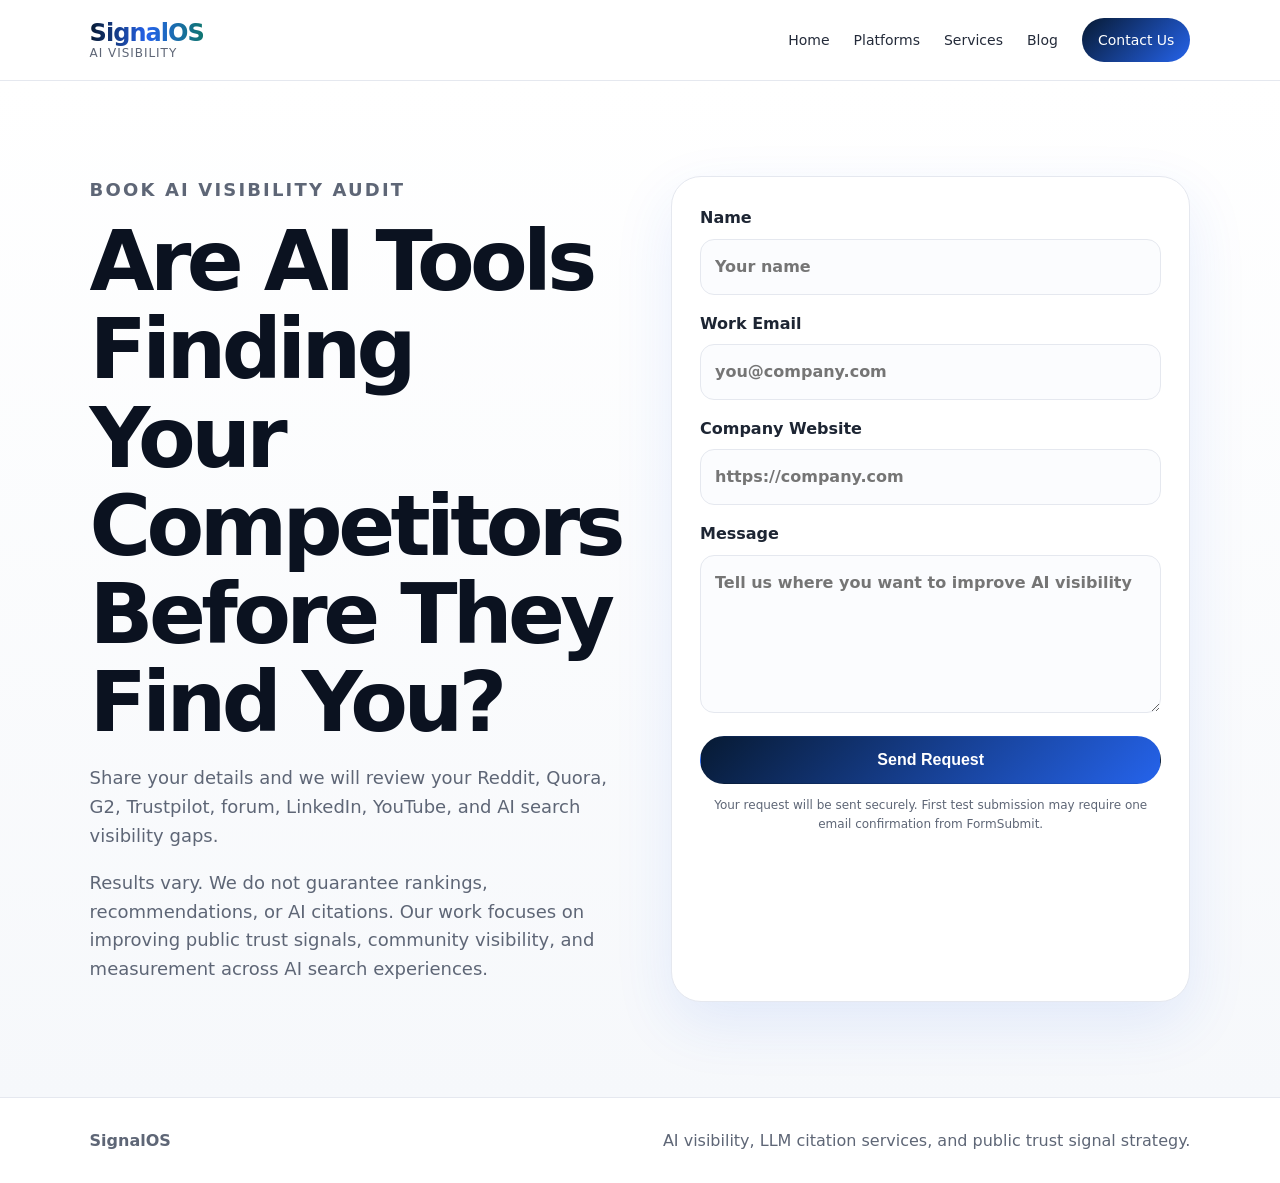
==== contact.html @ 14f6a8f0 "Add files via upload" ====
<!DOCTYPE html>
<html lang="en">
<head>
  <meta charset="UTF-8" />
  <meta name="viewport" content="width=device-width, initial-scale=1.0" />

  <title>Contact SignalOS | Book AI Visibility Audit</title>
  <meta name="description" content="Contact SignalOS to book an AI visibility audit for LLM citation services, Reddit, Quora, review signals, and GEO visibility." />
  <link rel="canonical" href="https://yourdomain.com/contact.html" />

  <link rel="stylesheet" href="assets/styles.css" />
</head>

<body>
  <header class="site-header">
    <a class="logo" href="index.html">
      <span>SignalOS</span>
      <small>AI Visibility</small>
    </a>
    <nav class="nav">
      <a href="index.html">Home</a>
      <a href="index.html#platforms">Platforms</a>
      <a href="index.html#services">Services</a>
      <a href="https://blog.growth-os.org/">Blog</a>
      <a href="contact.html" class="nav-cta">Contact Us</a>
    </nav>
  </header>

  <main>
    <section class="section contact" id="contact">
      <div class="contact-copy">
        <p class="eyebrow">Book AI Visibility Audit</p>
        <h1>Are AI Tools Finding Your Competitors Before They Find You?</h1>
        <p>
          Share your details and we will review your Reddit, Quora, G2, Trustpilot, forum, LinkedIn, YouTube, and AI search visibility gaps.
        </p>
        <p class="tiny-note">Results vary. We do not guarantee rankings, recommendations, or AI citations. Our work focuses on improving public trust signals, community visibility, and measurement across AI search experiences.</p>
      </div>

      <form class="contact-form" action="https://formsubmit.co/gauravprakash844@gmail.com" method="POST">
        <input type="hidden" name="_subject" value="New SignalOS AI Visibility Audit Request" />
        <input type="hidden" name="_template" value="table" />
        <input type="hidden" name="_captcha" value="false" />
        <input type="hidden" name="page_url" value="SignalOS Contact Page" />

        <label>Name
          <input name="name" required placeholder="Your name" />
        </label>

        <label>Work Email
          <input type="email" name="email" required placeholder="you@company.com" />
        </label>

        <label>Company Website
          <input name="website" placeholder="https://company.com" />
        </label>

        <label>Message
          <textarea name="message" rows="5" placeholder="Tell us where you want to improve AI visibility"></textarea>
        </label>

        <button class="btn primary" type="submit">Send Request</button>
        <p class="form-note">Your request will be sent securely. First test submission may require one email confirmation from FormSubmit.</p>
      </form>
    </section>
  </main>

  <footer class="footer">
    <p><strong>SignalOS</strong></p>
    <p>AI visibility, LLM citation services, and public trust signal strategy.</p>
  </footer>
</body>
</html>
---- assets/styles.css ----
:root{
  --bg:#fff;
  --text:#0b1220;
  --muted:#5e6676;
  --soft:#f5f7fb;
  --line:#e5e8ef;
  --navy:#071a33;
  --blue:#2563eb;
  --teal:#0f766e;
  --purple:#7c3aed;
  --amber:#f59e0b;
  --rose:#e11d48;
}
*{box-sizing:border-box}
html{scroll-behavior:smooth}
body{margin:0;font-family:Inter,ui-sans-serif,system-ui,-apple-system,BlinkMacSystemFont,"Segoe UI",sans-serif;background:var(--bg);color:var(--text);line-height:1.6}
a{text-decoration:none;color:inherit}
.site-header{position:sticky;top:0;z-index:50;background:rgba(255,255,255,.9);backdrop-filter:blur(16px);border-bottom:1px solid var(--line);display:flex;align-items:center;justify-content:space-between;padding:18px 7vw}
.logo{display:flex;flex-direction:column;line-height:1.1}
.logo span{font-weight:900;letter-spacing:-.04em;font-size:24px;background:linear-gradient(90deg,var(--navy),var(--blue),var(--teal));-webkit-background-clip:text;color:transparent}
.logo small{color:var(--muted);font-size:12px;letter-spacing:.08em;text-transform:uppercase}
.nav{display:flex;align-items:center;gap:24px;font-size:14px;color:#242b3a}
.nav a:hover{color:var(--blue)}
.nav-cta{background:linear-gradient(135deg,var(--navy),var(--blue));color:white!important;padding:11px 16px;border-radius:999px}
.hero{min-height:88vh;display:grid;grid-template-columns:1.08fr .92fr;align-items:center;gap:56px;padding:92px 7vw 72px;background:
  radial-gradient(circle at 82% 18%,rgba(37,99,235,.20) 0,rgba(37,99,235,.08) 22%,transparent 46%),
  radial-gradient(circle at 12% 74%,rgba(15,118,110,.18) 0,rgba(15,118,110,.06) 26%,transparent 46%),
  linear-gradient(180deg,#fff 0%,#f8fafc 100%)}
.eyebrow{text-transform:uppercase;letter-spacing:.12em;font-weight:900;color:var(--teal);font-size:12px;margin:0 0 12px}
h1,h2,h3{line-height:1.05;letter-spacing:-.055em;margin:0;color:var(--text)}
h1{font-size:clamp(44px,7vw,84px);max-width:980px}
h2{font-size:clamp(34px,4.5vw,58px)}
h3{font-size:22px;letter-spacing:-.035em}
.lead{font-size:20px;color:var(--muted);max-width:760px;margin:26px 0}
.hero-actions{display:flex;gap:14px;flex-wrap:wrap;margin:30px 0 14px}
.btn{display:inline-flex;align-items:center;justify-content:center;border-radius:999px;padding:14px 22px;font-weight:900;border:1px solid var(--line);transition:.2s ease}
.btn:hover{transform:translateY(-2px);box-shadow:0 14px 30px rgba(37,99,235,.15)}
.primary{background:linear-gradient(135deg,var(--navy),var(--blue));color:white;border-color:transparent}
.secondary{background:white;color:var(--navy)}
.trust-line{color:#3c4556;font-size:14px}
.tiny-note{font-size:11px;color:#7a8393;margin-top:10px;max-width:680px}
.dashboard-card{background:rgba(255,255,255,.92);border:1px solid var(--line);box-shadow:0 34px 90px rgba(7,26,51,.12);border-radius:30px;padding:26px;max-width:540px;width:100%;justify-self:end;position:relative;overflow:hidden}
.dashboard-card:before{content:"";position:absolute;width:180px;height:180px;right:-60px;top:-60px;background:rgba(124,58,237,.13);border-radius:50%}
.dashboard-card:after{content:"";position:absolute;width:130px;height:130px;left:-50px;bottom:-50px;background:rgba(15,118,110,.12);border-radius:50%}
.dash-head{background:linear-gradient(135deg,var(--navy),var(--blue),var(--teal));color:white;border-radius:22px;padding:24px;margin-bottom:16px;display:flex;align-items:center;justify-content:space-between;gap:20px;position:relative;z-index:1}
.dash-head span{color:#d8e5ef;font-size:14px}
.dash-head strong{font-size:38px;letter-spacing:-.07em}
.metric{display:flex;justify-content:space-between;align-items:center;border:1px solid var(--line);border-radius:16px;padding:14px 16px;margin-top:10px;background:#fff;position:relative;z-index:1}
.metric span{color:var(--muted)}
.metric b{color:var(--blue)}
.section{padding:95px 7vw}
.soft{background:linear-gradient(180deg,#f7faff,#f5f7fb)}
.section-head{max-width:890px;margin:0 auto 42px;text-align:center}
.section-head p{color:var(--muted);font-size:18px}
.card-grid{display:grid;gap:18px}
.three{grid-template-columns:repeat(3,1fr)}
.four{grid-template-columns:repeat(4,1fr)}
.two{grid-template-columns:repeat(2,1fr)}
.card{background:white;border:1px solid var(--line);border-radius:26px;padding:28px;box-shadow:0 14px 40px rgba(7,26,51,.04);transition:.2s ease;position:relative;overflow:hidden}
.card:before{content:"";position:absolute;width:70px;height:5px;left:28px;top:0;border-radius:0 0 999px 999px;background:linear-gradient(90deg,var(--blue),var(--teal))}
.card:nth-child(2):before{background:linear-gradient(90deg,var(--purple),var(--blue))}
.card:nth-child(3):before{background:linear-gradient(90deg,var(--amber),var(--rose))}
.card:nth-child(4):before{background:linear-gradient(90deg,var(--teal),var(--amber))}
.card:hover{transform:translateY(-4px);box-shadow:0 24px 50px rgba(37,99,235,.10)}
.card p,.card li{color:var(--muted)}
.card ul{padding-left:18px;margin-bottom:0}
.card.wide{grid-column:span 2}
.stat-strip{display:grid;grid-template-columns:repeat(4,1fr);gap:16px}
.stat-card{background:white;border:1px solid var(--line);border-radius:28px;padding:28px;box-shadow:0 18px 45px rgba(7,26,51,.05)}
.stat-card strong{display:block;font-size:48px;line-height:1;letter-spacing:-.08em;background:linear-gradient(90deg,var(--navy),var(--blue),var(--teal));-webkit-background-clip:text;color:transparent;margin-bottom:16px}
.stat-card span{color:var(--muted);font-weight:650}
.source-note{max-width:860px;margin:22px auto 0;text-align:center;color:var(--muted);font-size:13px}
.split{display:grid;grid-template-columns:1fr 1fr;gap:50px;align-items:center}
.split p{color:var(--muted);font-size:18px}
.flow-card{border:1px solid var(--line);background:white;border-radius:30px;padding:30px;box-shadow:0 22px 60px rgba(37,99,235,.10)}
.flow-card h3{margin-bottom:22px}
.flow-step{background:linear-gradient(90deg,#f8fbff,#f3fbf8);border:1px solid var(--line);border-radius:16px;padding:14px 16px;font-weight:850;text-align:center}
.flow-arrow{text-align:center;color:var(--teal);font-weight:900;padding:8px 0}
.dark{background:linear-gradient(135deg,var(--navy),#10284c,#123b61);color:white}
.dark h2,.dark h3{color:white}
.dark .eyebrow{color:#6ee7b7}
.before-after{display:grid;grid-template-columns:1fr 1fr;gap:18px}
.danger-box,.success-box{border-radius:28px;padding:30px;border:1px solid rgba(255,255,255,.14)}
.danger-box{background:rgba(255,255,255,.06)}
.success-box{background:rgba(15,118,110,.24)}
.danger-box h3,.success-box h3{color:white;margin-bottom:18px}
.danger-box p,.success-box p{margin:10px 0;color:#e8eef6;font-weight:700}
.danger-box p:before{content:"× ";color:#fca5a5;font-weight:900}
.success-box p:before{content:"✓ ";color:#86efac;font-weight:900}
.steps{display:grid;grid-template-columns:repeat(3,1fr);gap:16px}
.steps div{background:white;border:1px solid var(--line);border-radius:24px;padding:24px}
.steps span{display:block;color:var(--blue);font-weight:900;margin-bottom:24px}
.steps p{font-size:18px;font-weight:800;margin:0;line-height:1.25}
.pill-grid{display:flex;flex-wrap:wrap;gap:12px;justify-content:center}
.pill-grid span{padding:14px 18px;border-radius:999px;background:#fff;border:1px solid var(--line);font-weight:850;color:var(--navy)}
.faq{max-width:900px;margin:auto}
details{background:white;border:1px solid var(--line);border-radius:18px;margin-bottom:12px;padding:20px}
summary{font-weight:900;cursor:pointer}
details p{color:var(--muted)}
.contact{display:grid;grid-template-columns:.85fr 1.15fr;gap:50px;background:linear-gradient(180deg,#fff,#f6f8fb)}
.contact-copy p{color:var(--muted);font-size:18px}
.contact-form{background:white;border:1px solid var(--line);border-radius:30px;padding:28px;box-shadow:0 22px 60px rgba(37,99,235,.10)}
label{display:block;font-weight:800;margin-bottom:16px;color:#1d2533}
input,textarea{width:100%;border:1px solid var(--line);border-radius:14px;padding:14px;margin-top:8px;font:inherit;outline:none;background:#fbfcfe}
input:focus,textarea:focus{border-color:var(--blue);box-shadow:0 0 0 4px rgba(37,99,235,.08)}
button{cursor:pointer;width:100%;font-size:16px}
.form-note{font-size:12px;color:var(--muted);text-align:center;margin-bottom:0}
.footer{padding:30px 7vw;border-top:1px solid var(--line);display:flex;justify-content:space-between;gap:20px;color:var(--muted)}
.footer p{margin:0}
@media(max-width:980px){.nav{display:none}.hero,.split,.contact{grid-template-columns:1fr}.dashboard-card{justify-self:start}.three,.four,.two,.steps,.stat-strip,.before-after{grid-template-columns:1fr}.card.wide{grid-column:auto}.footer{flex-direction:column}}
@media(max-width:560px){.site-header{padding:16px 5vw}.hero,.section{padding-left:5vw;padding-right:5vw}h1{font-size:42px}}
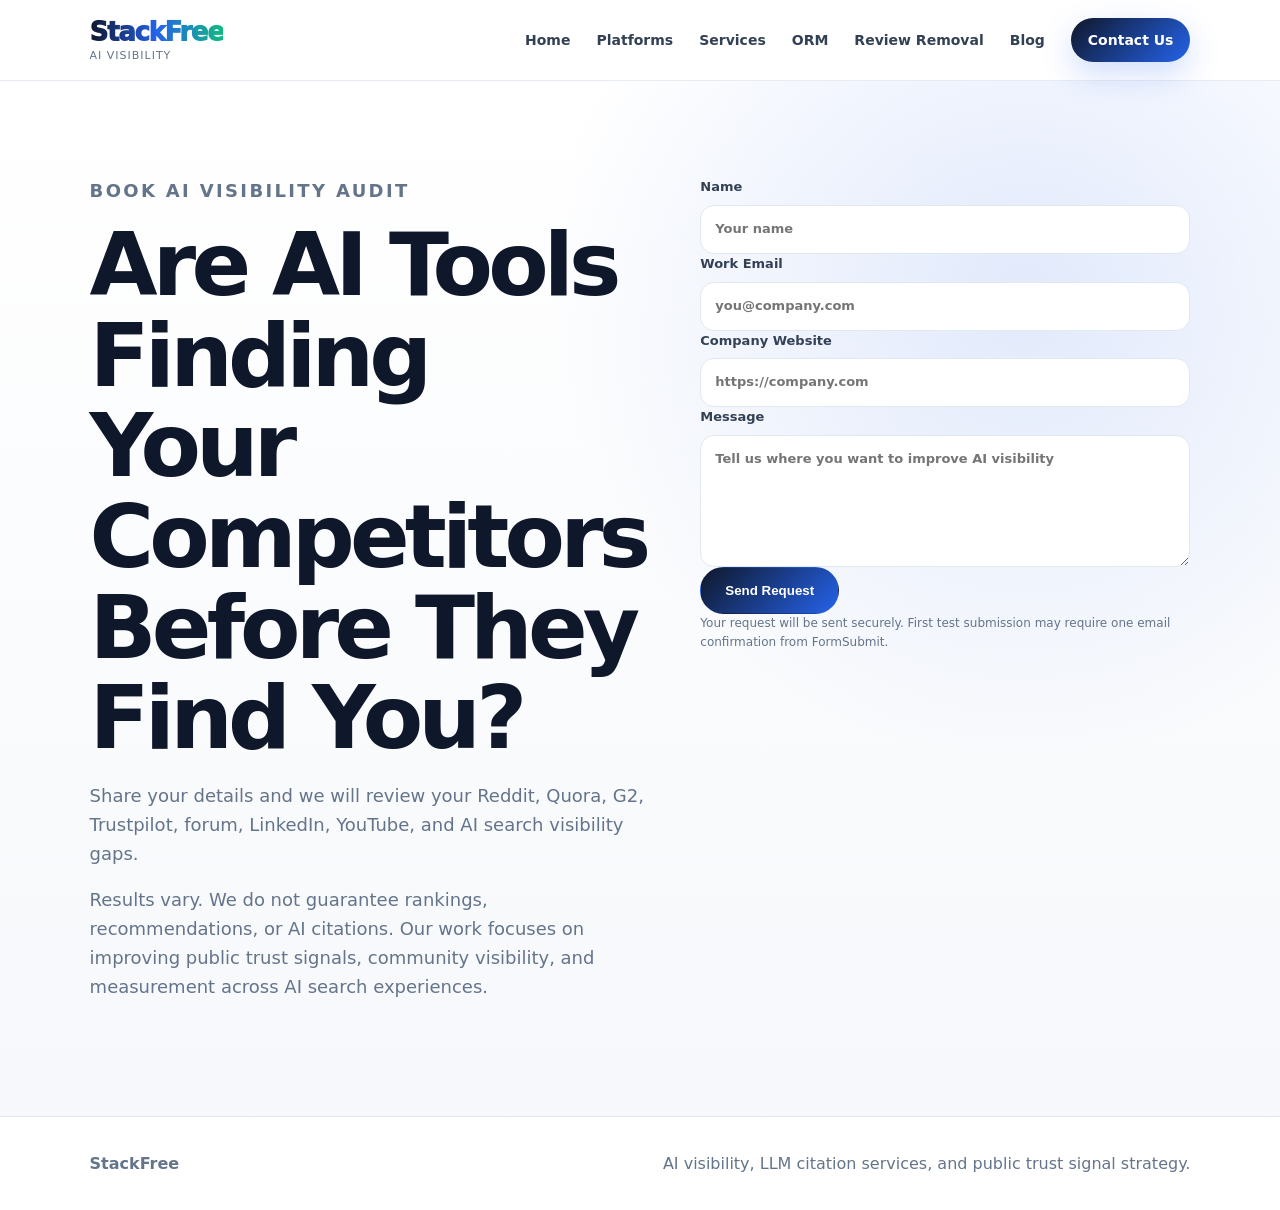
==== commit 80464705: "Add files via upload" ====
--- a/contact.html
+++ b/contact.html
@@ -1,12 +1,12 @@
-<!DOCTYPE html>
+﻿<!DOCTYPE html>
 <html lang="en">
 <head>
   <meta charset="UTF-8" />
   <meta name="viewport" content="width=device-width, initial-scale=1.0" />
 
-  <title>Contact SignalOS | Book AI Visibility Audit</title>
-  <meta name="description" content="Contact SignalOS to book an AI visibility audit for LLM citation services, Reddit, Quora, review signals, and GEO visibility." />
-  <link rel="canonical" href="https://yourdomain.com/contact.html" />
+  <title>Contact StackFree | Book AI Visibility Audit</title>
+  <meta name="description" content="Contact StackFree to book an AI visibility audit for LLM citation services, Reddit, Quora, review signals, and GEO visibility." />
+  <link rel="canonical" href="https://stackfree.io/contact.html" />
 
   <link rel="stylesheet" href="assets/styles.css" />
 </head>
@@ -14,14 +14,16 @@
 <body>
   <header class="site-header">
     <a class="logo" href="index.html">
-      <span>SignalOS</span>
+      <span>StackFree</span>
       <small>AI Visibility</small>
     </a>
     <nav class="nav">
       <a href="index.html">Home</a>
       <a href="index.html#platforms">Platforms</a>
       <a href="index.html#services">Services</a>
-      <a href="https://blog.growth-os.org/">Blog</a>
+      <a href="online-reputation-management.html">ORM</a>
+            <a href="negative-review-removal.html">Review Removal</a>
+<a href="https://blog.growth-os.org/">Blog</a>
       <a href="contact.html" class="nav-cta">Contact Us</a>
     </nav>
   </header>
@@ -38,10 +40,10 @@
       </div>
 
       <form class="contact-form" action="https://formsubmit.co/gauravprakash844@gmail.com" method="POST">
-        <input type="hidden" name="_subject" value="New SignalOS AI Visibility Audit Request" />
+        <input type="hidden" name="_subject" value="New StackFree AI Visibility Audit Request" />
         <input type="hidden" name="_template" value="table" />
         <input type="hidden" name="_captcha" value="false" />
-        <input type="hidden" name="page_url" value="SignalOS Contact Page" />
+        <input type="hidden" name="page_url" value="StackFree Contact Page" />
 
         <label>Name
           <input name="name" required placeholder="Your name" />
@@ -66,8 +68,11 @@
   </main>
 
   <footer class="footer">
-    <p><strong>SignalOS</strong></p>
+    <p><strong>StackFree</strong></p>
     <p>AI visibility, LLM citation services, and public trust signal strategy.</p>
   </footer>
 </body>
 </html>
+
+
+
--- a/assets/styles.css
+++ b/assets/styles.css
@@ -1,111 +1,873 @@
-:root{
-  --bg:#fff;
-  --text:#0b1220;
-  --muted:#5e6676;
-  --soft:#f5f7fb;
-  --line:#e5e8ef;
-  --navy:#071a33;
-  --blue:#2563eb;
-  --teal:#0f766e;
-  --purple:#7c3aed;
-  --amber:#f59e0b;
-  --rose:#e11d48;
-}
-*{box-sizing:border-box}
-html{scroll-behavior:smooth}
-body{margin:0;font-family:Inter,ui-sans-serif,system-ui,-apple-system,BlinkMacSystemFont,"Segoe UI",sans-serif;background:var(--bg);color:var(--text);line-height:1.6}
-a{text-decoration:none;color:inherit}
-.site-header{position:sticky;top:0;z-index:50;background:rgba(255,255,255,.9);backdrop-filter:blur(16px);border-bottom:1px solid var(--line);display:flex;align-items:center;justify-content:space-between;padding:18px 7vw}
-.logo{display:flex;flex-direction:column;line-height:1.1}
-.logo span{font-weight:900;letter-spacing:-.04em;font-size:24px;background:linear-gradient(90deg,var(--navy),var(--blue),var(--teal));-webkit-background-clip:text;color:transparent}
-.logo small{color:var(--muted);font-size:12px;letter-spacing:.08em;text-transform:uppercase}
-.nav{display:flex;align-items:center;gap:24px;font-size:14px;color:#242b3a}
-.nav a:hover{color:var(--blue)}
-.nav-cta{background:linear-gradient(135deg,var(--navy),var(--blue));color:white!important;padding:11px 16px;border-radius:999px}
-.hero{min-height:88vh;display:grid;grid-template-columns:1.08fr .92fr;align-items:center;gap:56px;padding:92px 7vw 72px;background:
-  radial-gradient(circle at 82% 18%,rgba(37,99,235,.20) 0,rgba(37,99,235,.08) 22%,transparent 46%),
-  radial-gradient(circle at 12% 74%,rgba(15,118,110,.18) 0,rgba(15,118,110,.06) 26%,transparent 46%),
-  linear-gradient(180deg,#fff 0%,#f8fafc 100%)}
-.eyebrow{text-transform:uppercase;letter-spacing:.12em;font-weight:900;color:var(--teal);font-size:12px;margin:0 0 12px}
-h1,h2,h3{line-height:1.05;letter-spacing:-.055em;margin:0;color:var(--text)}
-h1{font-size:clamp(44px,7vw,84px);max-width:980px}
-h2{font-size:clamp(34px,4.5vw,58px)}
-h3{font-size:22px;letter-spacing:-.035em}
-.lead{font-size:20px;color:var(--muted);max-width:760px;margin:26px 0}
-.hero-actions{display:flex;gap:14px;flex-wrap:wrap;margin:30px 0 14px}
-.btn{display:inline-flex;align-items:center;justify-content:center;border-radius:999px;padding:14px 22px;font-weight:900;border:1px solid var(--line);transition:.2s ease}
-.btn:hover{transform:translateY(-2px);box-shadow:0 14px 30px rgba(37,99,235,.15)}
-.primary{background:linear-gradient(135deg,var(--navy),var(--blue));color:white;border-color:transparent}
-.secondary{background:white;color:var(--navy)}
-.trust-line{color:#3c4556;font-size:14px}
-.tiny-note{font-size:11px;color:#7a8393;margin-top:10px;max-width:680px}
-.dashboard-card{background:rgba(255,255,255,.92);border:1px solid var(--line);box-shadow:0 34px 90px rgba(7,26,51,.12);border-radius:30px;padding:26px;max-width:540px;width:100%;justify-self:end;position:relative;overflow:hidden}
-.dashboard-card:before{content:"";position:absolute;width:180px;height:180px;right:-60px;top:-60px;background:rgba(124,58,237,.13);border-radius:50%}
-.dashboard-card:after{content:"";position:absolute;width:130px;height:130px;left:-50px;bottom:-50px;background:rgba(15,118,110,.12);border-radius:50%}
-.dash-head{background:linear-gradient(135deg,var(--navy),var(--blue),var(--teal));color:white;border-radius:22px;padding:24px;margin-bottom:16px;display:flex;align-items:center;justify-content:space-between;gap:20px;position:relative;z-index:1}
-.dash-head span{color:#d8e5ef;font-size:14px}
-.dash-head strong{font-size:38px;letter-spacing:-.07em}
-.metric{display:flex;justify-content:space-between;align-items:center;border:1px solid var(--line);border-radius:16px;padding:14px 16px;margin-top:10px;background:#fff;position:relative;z-index:1}
-.metric span{color:var(--muted)}
-.metric b{color:var(--blue)}
-.section{padding:95px 7vw}
-.soft{background:linear-gradient(180deg,#f7faff,#f5f7fb)}
-.section-head{max-width:890px;margin:0 auto 42px;text-align:center}
-.section-head p{color:var(--muted);font-size:18px}
-.card-grid{display:grid;gap:18px}
-.three{grid-template-columns:repeat(3,1fr)}
-.four{grid-template-columns:repeat(4,1fr)}
-.two{grid-template-columns:repeat(2,1fr)}
-.card{background:white;border:1px solid var(--line);border-radius:26px;padding:28px;box-shadow:0 14px 40px rgba(7,26,51,.04);transition:.2s ease;position:relative;overflow:hidden}
-.card:before{content:"";position:absolute;width:70px;height:5px;left:28px;top:0;border-radius:0 0 999px 999px;background:linear-gradient(90deg,var(--blue),var(--teal))}
-.card:nth-child(2):before{background:linear-gradient(90deg,var(--purple),var(--blue))}
-.card:nth-child(3):before{background:linear-gradient(90deg,var(--amber),var(--rose))}
-.card:nth-child(4):before{background:linear-gradient(90deg,var(--teal),var(--amber))}
-.card:hover{transform:translateY(-4px);box-shadow:0 24px 50px rgba(37,99,235,.10)}
-.card p,.card li{color:var(--muted)}
-.card ul{padding-left:18px;margin-bottom:0}
-.card.wide{grid-column:span 2}
-.stat-strip{display:grid;grid-template-columns:repeat(4,1fr);gap:16px}
-.stat-card{background:white;border:1px solid var(--line);border-radius:28px;padding:28px;box-shadow:0 18px 45px rgba(7,26,51,.05)}
-.stat-card strong{display:block;font-size:48px;line-height:1;letter-spacing:-.08em;background:linear-gradient(90deg,var(--navy),var(--blue),var(--teal));-webkit-background-clip:text;color:transparent;margin-bottom:16px}
-.stat-card span{color:var(--muted);font-weight:650}
-.source-note{max-width:860px;margin:22px auto 0;text-align:center;color:var(--muted);font-size:13px}
-.split{display:grid;grid-template-columns:1fr 1fr;gap:50px;align-items:center}
-.split p{color:var(--muted);font-size:18px}
-.flow-card{border:1px solid var(--line);background:white;border-radius:30px;padding:30px;box-shadow:0 22px 60px rgba(37,99,235,.10)}
-.flow-card h3{margin-bottom:22px}
-.flow-step{background:linear-gradient(90deg,#f8fbff,#f3fbf8);border:1px solid var(--line);border-radius:16px;padding:14px 16px;font-weight:850;text-align:center}
-.flow-arrow{text-align:center;color:var(--teal);font-weight:900;padding:8px 0}
-.dark{background:linear-gradient(135deg,var(--navy),#10284c,#123b61);color:white}
-.dark h2,.dark h3{color:white}
-.dark .eyebrow{color:#6ee7b7}
-.before-after{display:grid;grid-template-columns:1fr 1fr;gap:18px}
-.danger-box,.success-box{border-radius:28px;padding:30px;border:1px solid rgba(255,255,255,.14)}
-.danger-box{background:rgba(255,255,255,.06)}
-.success-box{background:rgba(15,118,110,.24)}
-.danger-box h3,.success-box h3{color:white;margin-bottom:18px}
-.danger-box p,.success-box p{margin:10px 0;color:#e8eef6;font-weight:700}
-.danger-box p:before{content:"× ";color:#fca5a5;font-weight:900}
-.success-box p:before{content:"✓ ";color:#86efac;font-weight:900}
-.steps{display:grid;grid-template-columns:repeat(3,1fr);gap:16px}
-.steps div{background:white;border:1px solid var(--line);border-radius:24px;padding:24px}
-.steps span{display:block;color:var(--blue);font-weight:900;margin-bottom:24px}
-.steps p{font-size:18px;font-weight:800;margin:0;line-height:1.25}
-.pill-grid{display:flex;flex-wrap:wrap;gap:12px;justify-content:center}
-.pill-grid span{padding:14px 18px;border-radius:999px;background:#fff;border:1px solid var(--line);font-weight:850;color:var(--navy)}
-.faq{max-width:900px;margin:auto}
-details{background:white;border:1px solid var(--line);border-radius:18px;margin-bottom:12px;padding:20px}
-summary{font-weight:900;cursor:pointer}
-details p{color:var(--muted)}
-.contact{display:grid;grid-template-columns:.85fr 1.15fr;gap:50px;background:linear-gradient(180deg,#fff,#f6f8fb)}
-.contact-copy p{color:var(--muted);font-size:18px}
-.contact-form{background:white;border:1px solid var(--line);border-radius:30px;padding:28px;box-shadow:0 22px 60px rgba(37,99,235,.10)}
-label{display:block;font-weight:800;margin-bottom:16px;color:#1d2533}
-input,textarea{width:100%;border:1px solid var(--line);border-radius:14px;padding:14px;margin-top:8px;font:inherit;outline:none;background:#fbfcfe}
-input:focus,textarea:focus{border-color:var(--blue);box-shadow:0 0 0 4px rgba(37,99,235,.08)}
-button{cursor:pointer;width:100%;font-size:16px}
-.form-note{font-size:12px;color:var(--muted);text-align:center;margin-bottom:0}
-.footer{padding:30px 7vw;border-top:1px solid var(--line);display:flex;justify-content:space-between;gap:20px;color:var(--muted)}
-.footer p{margin:0}
-@media(max-width:980px){.nav{display:none}.hero,.split,.contact{grid-template-columns:1fr}.dashboard-card{justify-self:start}.three,.four,.two,.steps,.stat-strip,.before-after{grid-template-columns:1fr}.card.wide{grid-column:auto}.footer{flex-direction:column}}
-@media(max-width:560px){.site-header{padding:16px 5vw}.hero,.section{padding-left:5vw;padding-right:5vw}h1{font-size:42px}}
+
+:root{--bg:#fff;--text:#0f172a;--muted:#64748b;--soft:#f8fafc;--line:#e2e8f0;--navy:#0f172a;--blue:#2563eb;--teal:#10b981;--purple:#7c3aed;--amber:#f59e0b;--rose:#e11d48;--shadow:0 24px 70px rgba(15,23,42,.10)}
+*{box-sizing:border-box}html{scroll-behavior:smooth}body{margin:0;font-family:Inter,ui-sans-serif,system-ui,-apple-system,BlinkMacSystemFont,"Segoe UI",sans-serif;background:var(--bg);color:var(--text);line-height:1.6}a{text-decoration:none;color:inherit}.site-header{position:sticky;top:0;z-index:50;background:rgba(255,255,255,.86);backdrop-filter:blur(18px);border-bottom:1px solid rgba(226,232,240,.8);display:flex;align-items:center;justify-content:space-between;padding:18px 7vw}.logo{display:flex;flex-direction:column;line-height:1.1}.logo span{font-weight:950;letter-spacing:-.05em;font-size:26px;background:linear-gradient(90deg,var(--navy),var(--blue),var(--teal));-webkit-background-clip:text;color:transparent}.logo small{color:var(--muted);font-size:11px;letter-spacing:.09em;text-transform:uppercase;margin-top:3px}.nav{display:flex;align-items:center;gap:26px;font-size:14px;color:#334155;font-weight:700}.nav a:hover{color:var(--blue)}.nav-cta{background:linear-gradient(135deg,var(--navy),var(--blue));color:white!important;padding:11px 17px;border-radius:999px;box-shadow:0 12px 32px rgba(37,99,235,.22)}
+.hero{min-height:92vh;display:grid;grid-template-columns:1.1fr .9fr;align-items:center;gap:60px;padding:96px 7vw 78px;background:radial-gradient(circle at 82% 14%,rgba(37,99,235,.20) 0,rgba(37,99,235,.08) 24%,transparent 48%),radial-gradient(circle at 8% 82%,rgba(16,185,129,.18) 0,rgba(16,185,129,.06) 28%,transparent 48%),linear-gradient(180deg,#ffffff 0%,#f8fbff 100%);overflow:hidden}.eyebrow{text-transform:uppercase;letter-spacing:.13em;font-weight:900;color:var(--teal);font-size:12px;margin:0 0 14px}h1,h2,h3{line-height:1.03;letter-spacing:-.055em;margin:0;color:var(--text)}h1{font-size:clamp(46px,7.2vw,88px);max-width:1050px}h2{font-size:clamp(34px,4.8vw,60px)}h3{font-size:22px;letter-spacing:-.035em}.lead{font-size:21px;color:var(--muted);max-width:770px;margin:28px 0}.hero-actions{display:flex;gap:14px;flex-wrap:wrap;margin:32px 0 16px}.btn{display:inline-flex;align-items:center;justify-content:center;border-radius:999px;padding:15px 24px;font-weight:900;border:1px solid var(--line);transition:.22s ease}.btn:hover{transform:translateY(-3px);box-shadow:0 16px 40px rgba(37,99,235,.16)}.primary{background:linear-gradient(135deg,var(--navy),var(--blue));color:white;border-color:transparent}.secondary{background:white;color:var(--navy)}.full-btn{width:100%}.trust-line{color:#475569;font-size:14px}.tiny-note{font-size:11px;color:#7a8393;margin-top:12px;max-width:720px}
+.dashboard-card{background:rgba(255,255,255,.84);border:1px solid rgba(226,232,240,.85);backdrop-filter:blur(18px);box-shadow:var(--shadow);border-radius:32px;padding:28px;max-width:560px;width:100%;justify-self:end;position:relative;overflow:hidden}.dashboard-card:before{content:"";position:absolute;width:210px;height:210px;right:-80px;top:-80px;background:rgba(124,58,237,.13);border-radius:50%}.dashboard-card:after{content:"";position:absolute;width:150px;height:150px;left:-60px;bottom:-60px;background:rgba(16,185,129,.12);border-radius:50%}.dash-head{background:linear-gradient(135deg,var(--navy),var(--blue),var(--teal));color:white;border-radius:24px;padding:26px;margin-bottom:18px;display:flex;align-items:center;justify-content:space-between;gap:20px;position:relative;z-index:1}.dash-head span{color:#dbeafe;font-size:14px;font-weight:800}.dash-head strong{font-size:42px;letter-spacing:-.07em}.metric{display:flex;justify-content:space-between;align-items:center;border:1px solid var(--line);border-radius:18px;padding:15px 17px;margin-top:11px;background:rgba(255,255,255,.92);position:relative;z-index:1}.metric span{color:var(--muted);font-weight:700}.metric b{color:var(--blue)}
+.section{padding:96px 7vw}.soft{background:linear-gradient(180deg,#f8fbff,#f8fafc)}.section-head{max-width:900px;margin:0 auto 44px;text-align:center}.section-head p{color:var(--muted);font-size:18px}.logo-strip{padding-top:34px;padding-bottom:34px;border-top:1px solid var(--line);border-bottom:1px solid var(--line)}.logo-strip .eyebrow{text-align:center;margin-bottom:18px}.platform-row{display:flex;gap:12px;flex-wrap:wrap;justify-content:center}.platform-row span{background:white;border:1px solid var(--line);padding:12px 18px;border-radius:999px;font-weight:900;color:#334155;box-shadow:0 8px 22px rgba(15,23,42,.04)}.card-grid{display:grid;gap:18px}.three{grid-template-columns:repeat(3,1fr)}.two{grid-template-columns:repeat(2,1fr)}.card{background:rgba(255,255,255,.92);border:1px solid var(--line);border-radius:28px;padding:30px;box-shadow:0 14px 40px rgba(15,23,42,.045);transition:.22s ease;position:relative;overflow:hidden}.card:before{content:"";position:absolute;width:76px;height:5px;left:30px;top:0;border-radius:0 0 999px 999px;background:linear-gradient(90deg,var(--blue),var(--teal))}.card:nth-child(2):before{background:linear-gradient(90deg,var(--purple),var(--blue))}.card:nth-child(3):before{background:linear-gradient(90deg,var(--amber),var(--rose))}.card:nth-child(4):before{background:linear-gradient(90deg,var(--teal),var(--amber))}.card:hover{transform:translateY(-7px);box-shadow:0 26px 58px rgba(37,99,235,.11)}.card p,.card li{color:var(--muted)}.icon-pill{width:48px;height:48px;border-radius:16px;display:flex;align-items:center;justify-content:center;font-weight:950;color:white;margin-bottom:18px}.reddit{background:#ff4500}.quora{background:#b92b27}.g2{background:#ff492c}.trust{background:#00b67a}.linkedin{background:#0a66c2}.youtube{background:#ff0000}.split{display:grid;grid-template-columns:1fr 1fr;gap:54px;align-items:center}.split p{color:var(--muted);font-size:18px}.flow-card{border:1px solid var(--line);background:rgba(255,255,255,.92);border-radius:32px;padding:32px;box-shadow:var(--shadow)}.flow-card h3{margin-bottom:24px}.flow-step{background:linear-gradient(90deg,#f8fbff,#f3fbf8);border:1px solid var(--line);border-radius:18px;padding:15px 16px;font-weight:900;text-align:center}.flow-arrow{text-align:center;color:var(--teal);font-weight:950;padding:8px 0}.audit-preview{display:grid;grid-template-columns:repeat(3,1fr);gap:18px}.audit-card{background:linear-gradient(180deg,#fff,#f8fbff);border:1px solid var(--line);border-radius:28px;padding:30px;box-shadow:0 14px 40px rgba(15,23,42,.045)}.audit-card span{color:var(--blue);font-weight:950;margin-bottom:20px;display:block}.audit-card p{color:var(--muted)}.dark{background:linear-gradient(135deg,var(--navy),#10284c,#123b61);color:white}.dark h2,.dark h3{color:white}.dark .eyebrow{color:#6ee7b7}.comparison-table{max-width:920px;margin:0 auto;border:1px solid rgba(255,255,255,.16);border-radius:28px;overflow:hidden;background:rgba(255,255,255,.06)}.comparison-row{display:grid;grid-template-columns:1fr 1fr;border-bottom:1px solid rgba(255,255,255,.12)}.comparison-row:last-child{border-bottom:0}.comparison-row span{padding:18px 22px;color:#e8eef6;font-weight:800}.comparison-row span:last-child{background:rgba(16,185,129,.14)}.comparison-row.head span{font-size:18px;color:white;background:rgba(255,255,255,.08)}.steps{display:grid;grid-template-columns:repeat(4,1fr);gap:16px}.steps div{background:white;border:1px solid var(--line);border-radius:26px;padding:26px;box-shadow:0 12px 32px rgba(15,23,42,.04)}.steps span{display:block;color:var(--blue);font-weight:950;margin-bottom:24px}.steps p{font-size:17px;font-weight:900;margin:0;line-height:1.28}.founder-proof{display:grid;grid-template-columns:repeat(2,1fr);gap:16px}.founder-proof div{background:linear-gradient(180deg,#fff,#f8fbff);border:1px solid var(--line);border-radius:26px;padding:28px}.founder-proof strong{display:block;font-size:46px;letter-spacing:-.07em;color:var(--blue)}.founder-proof span{color:var(--muted);font-weight:800}.faq{max-width:920px;margin:auto}details{background:white;border:1px solid var(--line);border-radius:20px;margin-bottom:12px;padding:21px;box-shadow:0 10px 24px rgba(15,23,42,.035)}summary{font-weight:950;cursor:pointer}details p{color:var(--muted)}.contact{display:grid;grid-template-columns:.9fr 1.1fr;gap:54px;background:radial-gradient(circle at 80% 20%,rgba(37,99,235,.13),transparent 36%),linear-gradient(180deg,#fff,#f6f8fb)}.contact-copy p{color:var(--muted);font-size:18px}.final-cta-card{max-width:560px}.footer{padding:34px 7vw;border-top:1px solid var(--line);display:flex;justify-content:space-between;gap:20px;color:var(--muted)}.footer p{margin:0}
+@media(max-width:1100px){.three,.audit-preview,.steps{grid-template-columns:repeat(2,1fr)}}@media(max-width:920px){.nav{display:none}.hero,.split,.contact{grid-template-columns:1fr}.dashboard-card{justify-self:start}.three,.two,.audit-preview,.steps,.founder-proof{grid-template-columns:1fr}.footer{flex-direction:column}}@media(max-width:560px){.site-header{padding:16px 5vw}.hero,.section{padding-left:5vw;padding-right:5vw}h1{font-size:42px}.comparison-row{grid-template-columns:1fr}}
+
+
+/* Platform section additions */
+.results-strip{
+  display:grid;
+  grid-template-columns:repeat(4,1fr);
+  gap:16px;
+  max-width:1100px;
+  margin:0 auto 34px;
+}
+.result-item{
+  background:rgba(255,255,255,.92);
+  border:1px solid var(--line, #e2e8f0);
+  border-radius:24px;
+  padding:24px 22px;
+  text-align:center;
+  box-shadow:0 14px 40px rgba(15,23,42,.045);
+}
+.result-item strong{
+  display:block;
+  font-size:clamp(34px,4vw,48px);
+  line-height:1;
+  letter-spacing:-.07em;
+  color:var(--blue, #2563eb);
+  margin-bottom:10px;
+}
+.result-item span{
+  display:block;
+  color:var(--muted, #64748b);
+  font-size:14px;
+  font-weight:750;
+  line-height:1.35;
+}
+.card-signal{
+  display:block;
+  margin-top:16px;
+  color:var(--muted, #64748b);
+  font-size:13px;
+  font-weight:750;
+  line-height:1.4;
+  padding-top:14px;
+  border-top:1px solid var(--line, #e2e8f0);
+}
+.platform-bottom-cta{
+  display:flex;
+  justify-content:center;
+  margin:34px 0 0;
+}
+.platform-bottom-cta .btn{
+  padding:13px 20px;
+  font-size:14px;
+}
+.built-by-block{
+  max-width:980px;
+  margin:42px auto 0;
+  display:grid;
+  grid-template-columns:auto 1fr;
+  gap:22px;
+  align-items:center;
+  background:rgba(255,255,255,.88);
+  border:1px solid var(--line, #e2e8f0);
+  border-radius:28px;
+  padding:28px;
+  box-shadow:0 14px 40px rgba(15,23,42,.045);
+}
+.built-by-block h3{
+  margin-bottom:10px;
+}
+.built-by-block p{
+  color:var(--muted, #64748b);
+  margin-top:0;
+  margin-bottom:0;
+}
+.headshot-placeholder{
+  width:76px;
+  height:76px;
+  border-radius:24px;
+  display:flex;
+  align-items:center;
+  justify-content:center;
+  background:linear-gradient(135deg,var(--navy, #0f172a),var(--blue, #2563eb),var(--teal, #10b981));
+  color:#fff;
+  font-weight:950;
+  letter-spacing:-.04em;
+  box-shadow:0 16px 40px rgba(37,99,235,.18);
+}
+@media(max-width:980px){
+  .results-strip{
+    grid-template-columns:repeat(2,1fr);
+  }
+}
+@media(max-width:560px){
+  .results-strip{
+    grid-template-columns:1fr;
+  }
+  .built-by-block{
+    grid-template-columns:1fr;
+    text-align:left;
+  }
+}
+
+
+/* Real platform logo icons */
+.logo-icon{
+  width:64px;
+  height:64px;
+  border-radius:20px;
+  background:#ffffff;
+  border:1px solid var(--line, #e2e8f0);
+  display:flex;
+  align-items:center;
+  justify-content:center;
+  box-shadow:0 12px 32px rgba(15,23,42,.06);
+  margin-bottom:20px;
+  transition:transform .22s ease, box-shadow .22s ease;
+}
+.logo-icon img{
+  width:38px;
+  height:38px;
+  object-fit:contain;
+  display:block;
+}
+.card:hover .logo-icon{
+  transform:translateY(-3px) scale(1.03);
+  box-shadow:0 18px 42px rgba(37,99,235,.12);
+}
+
+/* Trust contrast section */
+.contrast-section{
+  position:relative;
+  overflow:hidden;
+}
+.contrast-section:before{
+  content:"";
+  position:absolute;
+  inset:0;
+  background:
+    linear-gradient(90deg,rgba(16,185,129,.10),transparent 36%,rgba(37,99,235,.10)),
+    radial-gradient(circle at 18% 22%,rgba(255,255,255,.10),transparent 30%);
+  pointer-events:none;
+}
+.contrast-section > *{
+  position:relative;
+  z-index:1;
+}
+.contrast-head{
+  margin-bottom:34px;
+}
+.dark .contrast-head p:not(.eyebrow){
+  color:#cbd5e1;
+  max-width:760px;
+  margin:20px auto 0;
+}
+.before-after{
+  max-width:1120px;
+  margin:0 auto;
+  display:grid;
+  grid-template-columns:repeat(2,minmax(0,1fr));
+  gap:22px;
+  align-items:stretch;
+}
+.compare-panel{
+  min-height:100%;
+  border:1px solid rgba(255,255,255,.16);
+  border-radius:28px;
+  padding:30px;
+  background:rgba(255,255,255,.075);
+  box-shadow:0 24px 70px rgba(0,0,0,.18);
+  backdrop-filter:blur(14px);
+}
+.compare-panel h3{
+  margin:12px 0 22px;
+  font-size:clamp(24px,2.5vw,34px);
+  max-width:460px;
+}
+.compare-kicker{
+  display:inline-flex;
+  align-items:center;
+  border-radius:999px;
+  padding:7px 12px;
+  font-size:12px;
+  font-weight:950;
+  letter-spacing:.08em;
+  text-transform:uppercase;
+}
+.danger-box .compare-kicker{
+  color:#fecdd3;
+  background:rgba(225,29,72,.16);
+  border:1px solid rgba(251,113,133,.28);
+}
+.success-box .compare-kicker{
+  color:#bbf7d0;
+  background:rgba(16,185,129,.16);
+  border:1px solid rgba(110,231,183,.30);
+}
+.contrast-list{
+  list-style:none;
+  padding:0;
+  margin:0;
+  display:grid;
+  gap:14px;
+}
+.contrast-list li{
+  position:relative;
+  padding:15px 16px 15px 44px;
+  border-radius:16px;
+  color:#e8eef6;
+  background:rgba(255,255,255,.075);
+  border:1px solid rgba(255,255,255,.12);
+  font-weight:750;
+  line-height:1.45;
+}
+.contrast-list li:before{
+  content:"";
+  position:absolute;
+  left:17px;
+  top:21px;
+  width:10px;
+  height:10px;
+  border-radius:999px;
+  background:#fb7185;
+  box-shadow:0 0 0 5px rgba(251,113,133,.13);
+}
+.success-box .contrast-list li:before{
+  background:#34d399;
+  box-shadow:0 0 0 5px rgba(52,211,153,.14);
+}
+.trust-proof-row{
+  max-width:920px;
+  margin:24px auto 0;
+  display:grid;
+  grid-template-columns:repeat(3,1fr);
+  gap:14px;
+}
+.trust-proof-row div{
+  text-align:center;
+  border:1px solid rgba(255,255,255,.14);
+  border-radius:20px;
+  padding:20px 18px;
+  background:rgba(255,255,255,.07);
+}
+.trust-proof-row strong{
+  display:block;
+  color:#6ee7b7;
+  font-size:34px;
+  line-height:1;
+  letter-spacing:-.05em;
+}
+.trust-proof-row span{
+  display:block;
+  margin-top:8px;
+  color:#cbd5e1;
+  font-size:13px;
+  font-weight:800;
+}
+@media(max-width:820px){
+  .before-after,
+  .trust-proof-row{
+    grid-template-columns:1fr;
+  }
+  .compare-panel{
+    padding:24px;
+  }
+}
+
+/* Why this matters CTA section */
+.why-cta-section{
+  padding-top:82px;
+  padding-bottom:82px;
+}
+.why-cta-grid{
+  max-width:1180px;
+  margin:0 auto;
+  display:grid;
+  grid-template-columns:minmax(0,1.05fr) minmax(360px,.72fr);
+  gap:28px;
+  align-items:stretch;
+}
+.why-copy-panel,
+.mini-audit-form{
+  min-height:100%;
+  border:1px solid var(--line, #e2e8f0);
+  border-radius:28px;
+  background:rgba(255,255,255,.86);
+  box-shadow:0 18px 50px rgba(15,23,42,.055);
+}
+.why-copy-panel{
+  padding:38px;
+  display:flex;
+  flex-direction:column;
+  justify-content:center;
+}
+.why-copy-panel h2{
+  max-width:780px;
+  font-size:clamp(32px,4vw,52px);
+}
+.why-copy-panel p:not(.eyebrow){
+  color:var(--muted, #64748b);
+  font-size:18px;
+  max-width:760px;
+  margin:20px 0 0;
+}
+.why-signal-list{
+  display:grid;
+  gap:11px;
+  margin-top:28px;
+  max-width:740px;
+}
+.why-signal-list span{
+  position:relative;
+  padding:13px 14px 13px 42px;
+  border:1px solid var(--line, #e2e8f0);
+  border-radius:16px;
+  background:linear-gradient(90deg,#ffffff,#f8fbff);
+  color:#334155;
+  font-weight:850;
+  line-height:1.35;
+}
+.why-signal-list span:before{
+  content:"";
+  position:absolute;
+  left:16px;
+  top:19px;
+  width:9px;
+  height:9px;
+  border-radius:999px;
+  background:var(--teal, #10b981);
+  box-shadow:0 0 0 5px rgba(16,185,129,.12);
+}
+.mini-audit-form{
+  padding:30px;
+  display:flex;
+  flex-direction:column;
+  justify-content:space-between;
+  gap:15px;
+}
+.mini-form-head h3{
+  font-size:clamp(24px,2.5vw,32px);
+  margin-bottom:12px;
+}
+.mini-form-head p:not(.eyebrow){
+  color:var(--muted, #64748b);
+  margin:0 0 6px;
+  line-height:1.5;
+}
+.mini-audit-form label,
+.contact-form label{
+  display:grid;
+  gap:7px;
+  color:#334155;
+  font-size:13px;
+  font-weight:900;
+}
+.mini-audit-form input,
+.mini-audit-form textarea,
+.contact-form input,
+.contact-form textarea{
+  width:100%;
+  border:1px solid var(--line, #e2e8f0);
+  border-radius:14px;
+  padding:13px 14px;
+  font:inherit;
+  color:var(--text, #0f172a);
+  background:#fff;
+  outline:none;
+  transition:border-color .18s ease, box-shadow .18s ease;
+}
+.mini-audit-form textarea,
+.contact-form textarea{
+  resize:vertical;
+  min-height:104px;
+}
+.mini-audit-form input:focus,
+.mini-audit-form textarea:focus,
+.contact-form input:focus,
+.contact-form textarea:focus{
+  border-color:rgba(37,99,235,.62);
+  box-shadow:0 0 0 4px rgba(37,99,235,.10);
+}
+@media(max-width:940px){
+  .why-cta-grid{
+    grid-template-columns:1fr;
+  }
+  .why-copy-panel,
+  .mini-audit-form{
+    padding:26px;
+  }
+}
+
+/* Online reputation management page */
+.service-hero{
+  min-height:88vh;
+  display:grid;
+  grid-template-columns:1.08fr .92fr;
+  align-items:center;
+  gap:56px;
+  padding:92px 7vw 76px;
+  background:radial-gradient(circle at 84% 18%,rgba(16,185,129,.18),transparent 34%),radial-gradient(circle at 8% 78%,rgba(37,99,235,.14),transparent 38%),linear-gradient(180deg,#ffffff,#f8fbff);
+}
+.service-hero-copy h1{
+  font-size:clamp(44px,6.2vw,78px);
+}
+.reputation-visual{
+  border:1px solid var(--line, #e2e8f0);
+  border-radius:32px;
+  padding:24px;
+  background:rgba(255,255,255,.88);
+  box-shadow:var(--shadow);
+  display:grid;
+  gap:18px;
+}
+.reputation-score-card{
+  border-radius:24px;
+  padding:26px;
+  background:linear-gradient(135deg,var(--navy, #0f172a),#123b61);
+  color:white;
+}
+.reputation-score-card span{
+  color:#bfdbfe;
+  font-size:13px;
+  font-weight:900;
+  text-transform:uppercase;
+  letter-spacing:.10em;
+}
+.reputation-score-card strong{
+  display:block;
+  font-size:54px;
+  line-height:1;
+  letter-spacing:-.07em;
+  margin:10px 0;
+  color:#6ee7b7;
+}
+.reputation-score-card p{
+  margin:0;
+  color:#dbeafe;
+}
+.sentiment-chart{
+  display:grid;
+  gap:13px;
+}
+.chart-row{
+  display:grid;
+  grid-template-columns:84px 1fr 42px;
+  gap:12px;
+  align-items:center;
+  font-size:13px;
+  font-weight:900;
+  color:#334155;
+}
+.chart-row b{
+  height:12px;
+  border-radius:999px;
+  background:#e2e8f0;
+  position:relative;
+  overflow:hidden;
+}
+.chart-row b:before{
+  content:"";
+  position:absolute;
+  left:0;
+  top:0;
+  bottom:0;
+  width:var(--bar);
+  border-radius:999px;
+  background:linear-gradient(90deg,var(--rose, #e11d48),var(--amber, #f59e0b),var(--teal, #10b981));
+}
+.chart-row em{
+  font-style:normal;
+  color:var(--blue, #2563eb);
+}
+.left-head{
+  text-align:left;
+  margin-left:0;
+  margin-right:0;
+}
+.pain-grid,
+.orm-process-grid{
+  display:grid;
+  grid-template-columns:repeat(3,1fr);
+  gap:18px;
+}
+.pain-card,
+.orm-process-grid article,
+.signal-card{
+  background:rgba(255,255,255,.92);
+  border:1px solid var(--line, #e2e8f0);
+  border-radius:26px;
+  padding:28px;
+  box-shadow:0 14px 40px rgba(15,23,42,.045);
+}
+.pain-card span,
+.orm-process-grid span{
+  display:inline-flex;
+  align-items:center;
+  justify-content:center;
+  width:44px;
+  height:44px;
+  border-radius:15px;
+  margin-bottom:20px;
+  background:linear-gradient(135deg,var(--navy, #0f172a),var(--blue, #2563eb));
+  color:white;
+  font-weight:950;
+}
+.pain-card p,
+.orm-process-grid p,
+.signal-card p,
+.founder-proof-block p{
+  color:var(--muted, #64748b);
+}
+.signal-matrix{
+  display:grid;
+  grid-template-columns:repeat(3,1fr);
+  gap:18px;
+}
+.signal-card img,
+.text-icon-card span{
+  width:58px;
+  height:58px;
+  border-radius:18px;
+  display:flex;
+  align-items:center;
+  justify-content:center;
+  object-fit:contain;
+  background:#fff;
+  border:1px solid var(--line, #e2e8f0);
+  box-shadow:0 12px 28px rgba(15,23,42,.055);
+  margin-bottom:20px;
+}
+.text-icon-card span{
+  color:var(--blue, #2563eb);
+  font-weight:950;
+  font-size:20px;
+}
+.orm-dark-section p:not(.eyebrow){
+  color:#dbeafe;
+  font-size:18px;
+}
+.orm-insight-grid{
+  max-width:1140px;
+  margin:0 auto;
+  display:grid;
+  grid-template-columns:1fr 1fr;
+  gap:34px;
+  align-items:center;
+}
+.risk-bars{
+  display:grid;
+  gap:18px;
+  border:1px solid rgba(255,255,255,.16);
+  border-radius:28px;
+  padding:28px;
+  background:rgba(255,255,255,.075);
+}
+.risk-bars div{
+  display:grid;
+  gap:9px;
+}
+.risk-bars span{
+  color:#e8eef6;
+  font-weight:850;
+}
+.risk-bars b{
+  display:block;
+  height:13px;
+  border-radius:999px;
+  background:rgba(255,255,255,.14);
+  overflow:hidden;
+}
+.risk-bars i{
+  display:block;
+  height:100%;
+  border-radius:999px;
+  background:linear-gradient(90deg,#fb7185,#fbbf24,#34d399);
+}
+.founder-proof-block{
+  max-width:1160px;
+  margin:0 auto;
+  display:grid;
+  grid-template-columns:1.05fr .95fr;
+  gap:28px;
+  align-items:center;
+}
+.proof-stats-grid{
+  display:grid;
+  grid-template-columns:repeat(2,1fr);
+  gap:14px;
+}
+.proof-stats-grid div{
+  background:white;
+  border:1px solid var(--line, #e2e8f0);
+  border-radius:24px;
+  padding:24px;
+  box-shadow:0 14px 40px rgba(15,23,42,.045);
+}
+.proof-stats-grid strong{
+  display:block;
+  color:var(--blue, #2563eb);
+  font-size:42px;
+  line-height:1;
+  letter-spacing:-.06em;
+  margin-bottom:10px;
+}
+.proof-stats-grid span{
+  color:var(--muted, #64748b);
+  font-weight:850;
+  line-height:1.35;
+}
+.orm-lead-form{
+  background:white;
+  border:1px solid var(--line, #e2e8f0);
+  border-radius:28px;
+  padding:30px;
+  box-shadow:var(--shadow);
+}
+.form-note{
+  margin:0;
+  color:var(--muted, #64748b);
+  font-size:12px;
+}
+@media(max-width:1040px){
+  .service-hero,
+  .orm-insight-grid,
+  .founder-proof-block{
+    grid-template-columns:1fr;
+  }
+  .pain-grid,
+  .signal-matrix,
+  .orm-process-grid{
+    grid-template-columns:repeat(2,1fr);
+  }
+}
+@media(max-width:640px){
+  .service-hero{
+    padding-left:5vw;
+    padding-right:5vw;
+  }
+  .pain-grid,
+  .signal-matrix,
+  .orm-process-grid,
+  .proof-stats-grid{
+    grid-template-columns:1fr;
+  }
+  .chart-row{
+    grid-template-columns:74px 1fr 38px;
+  }
+}
+
+/* Negative review removal page */
+.removal-hero{
+  background:radial-gradient(circle at 84% 18%,rgba(225,29,72,.13),transparent 34%),radial-gradient(circle at 8% 78%,rgba(37,99,235,.14),transparent 38%),linear-gradient(180deg,#ffffff,#f8fbff);
+}
+.removal-dashboard{
+  border:1px solid var(--line, #e2e8f0);
+  border-radius:32px;
+  padding:24px;
+  background:rgba(255,255,255,.9);
+  box-shadow:var(--shadow);
+  display:grid;
+  gap:18px;
+}
+.removal-alert-card{
+  border-radius:24px;
+  padding:26px;
+  background:linear-gradient(135deg,var(--navy, #0f172a),#123b61);
+  color:white;
+}
+.removal-alert-card span{
+  color:#fecdd3;
+  font-size:13px;
+  font-weight:950;
+  text-transform:uppercase;
+  letter-spacing:.1em;
+}
+.removal-alert-card strong{
+  display:block;
+  font-size:52px;
+  line-height:1;
+  letter-spacing:-.07em;
+  margin:10px 0;
+  color:#fbbf24;
+}
+.removal-alert-card p{
+  margin:0;
+  color:#e8eef6;
+}
+.removal-path-card{
+  display:grid;
+  grid-template-columns:repeat(2,1fr);
+  gap:12px;
+}
+.removal-path-card div{
+  border:1px solid var(--line, #e2e8f0);
+  border-radius:18px;
+  padding:16px;
+  background:linear-gradient(180deg,#fff,#f8fbff);
+}
+.removal-path-card b,
+.removal-path-card span{
+  display:block;
+}
+.removal-path-card b{
+  color:var(--blue, #2563eb);
+  font-size:18px;
+  margin-bottom:5px;
+}
+.removal-path-card span{
+  color:var(--muted, #64748b);
+  font-size:13px;
+  font-weight:750;
+  line-height:1.35;
+}
+.removal-stats-grid{
+  max-width:1120px;
+  margin:0 auto;
+  display:grid;
+  grid-template-columns:repeat(4,1fr);
+  gap:16px;
+}
+.removal-stats-grid div{
+  border:1px solid var(--line, #e2e8f0);
+  border-radius:24px;
+  padding:26px 20px;
+  background:white;
+  text-align:center;
+  box-shadow:0 14px 40px rgba(15,23,42,.045);
+}
+.removal-stats-grid strong{
+  display:block;
+  color:var(--rose, #e11d48);
+  font-size:clamp(38px,4vw,54px);
+  line-height:1;
+  letter-spacing:-.07em;
+  margin-bottom:10px;
+}
+.removal-stats-grid span{
+  color:var(--muted, #64748b);
+  font-weight:850;
+  line-height:1.35;
+}
+.platform-mark{
+  width:58px;
+  height:58px;
+  border-radius:18px;
+  display:flex;
+  align-items:center;
+  justify-content:center;
+  margin-bottom:20px;
+  color:white;
+  font-weight:950;
+  box-shadow:0 12px 28px rgba(15,23,42,.08);
+}
+.google-mark{background:linear-gradient(135deg,#4285f4,#34a853)}
+.ambition-mark{background:linear-gradient(135deg,#7c3aed,#2563eb)}
+.search-mark{background:linear-gradient(135deg,#0f172a,#2563eb)}
+.ai-mark{background:linear-gradient(135deg,#10b981,#2563eb)}
+.removal-dark-section p:not(.eyebrow){
+  color:#dbeafe;
+  font-size:18px;
+}
+.removal-impact-card{
+  display:grid;
+  grid-template-columns:repeat(2,1fr);
+  gap:14px;
+}
+.removal-impact-card div{
+  border:1px solid rgba(255,255,255,.16);
+  border-radius:22px;
+  padding:22px;
+  background:rgba(255,255,255,.075);
+}
+.removal-impact-card strong,
+.removal-impact-card span{
+  display:block;
+}
+.removal-impact-card strong{
+  color:#6ee7b7;
+  font-size:28px;
+  letter-spacing:-.04em;
+  margin-bottom:8px;
+}
+.removal-impact-card span{
+  color:#e8eef6;
+  font-weight:800;
+  line-height:1.35;
+}
+.removal-service-grid .card:before{
+  background:linear-gradient(90deg,var(--rose, #e11d48),var(--amber, #f59e0b));
+}
+@media(max-width:1040px){
+  .removal-stats-grid{
+    grid-template-columns:repeat(2,1fr);
+  }
+}
+@media(max-width:640px){
+  .removal-path-card,
+  .removal-stats-grid,
+  .removal-impact-card{
+    grid-template-columns:1fr;
+  }
+}
+
+/* Click dropdown services menu */
+.services-menu{
+  position:relative;
+  display:flex;
+  align-items:center;
+}
+.services-toggle{
+  appearance:none;
+  border:0;
+  background:transparent;
+  color:#334155;
+  font:inherit;
+  font-weight:700;
+  padding:0;
+  cursor:pointer;
+  display:inline-flex;
+  align-items:center;
+  gap:6px;
+}
+.services-toggle:hover,
+.services-menu.is-open .services-toggle{
+  color:var(--blue, #2563eb);
+}
+.services-toggle span{
+  font-size:12px;
+  line-height:1;
+  transition:transform .18s ease;
+}
+.services-menu.is-open .services-toggle span{
+  transform:rotate(180deg);
+}
+.services-dropdown{
+  position:absolute;
+  top:calc(100% + 16px);
+  left:50%;
+  transform:translateX(-50%) translateY(6px);
+  min-width:270px;
+  padding:10px;
+  border:1px solid rgba(226,232,240,.95);
+  border-radius:18px;
+  background:rgba(255,255,255,.98);
+  box-shadow:0 22px 60px rgba(15,23,42,.14);
+  opacity:0;
+  visibility:hidden;
+  pointer-events:none;
+  transition:opacity .18s ease, transform .18s ease, visibility .18s ease;
+}
+.services-menu.is-open .services-dropdown{
+  opacity:1;
+  visibility:visible;
+  pointer-events:auto;
+  transform:translateX(-50%) translateY(0);
+}
+.services-dropdown a{
+  display:block;
+  padding:12px 13px;
+  border-radius:12px;
+  color:#334155;
+  font-weight:850;
+  line-height:1.25;
+}
+.services-dropdown a:hover{
+  background:#f8fbff;
+  color:var(--blue, #2563eb);
+}
